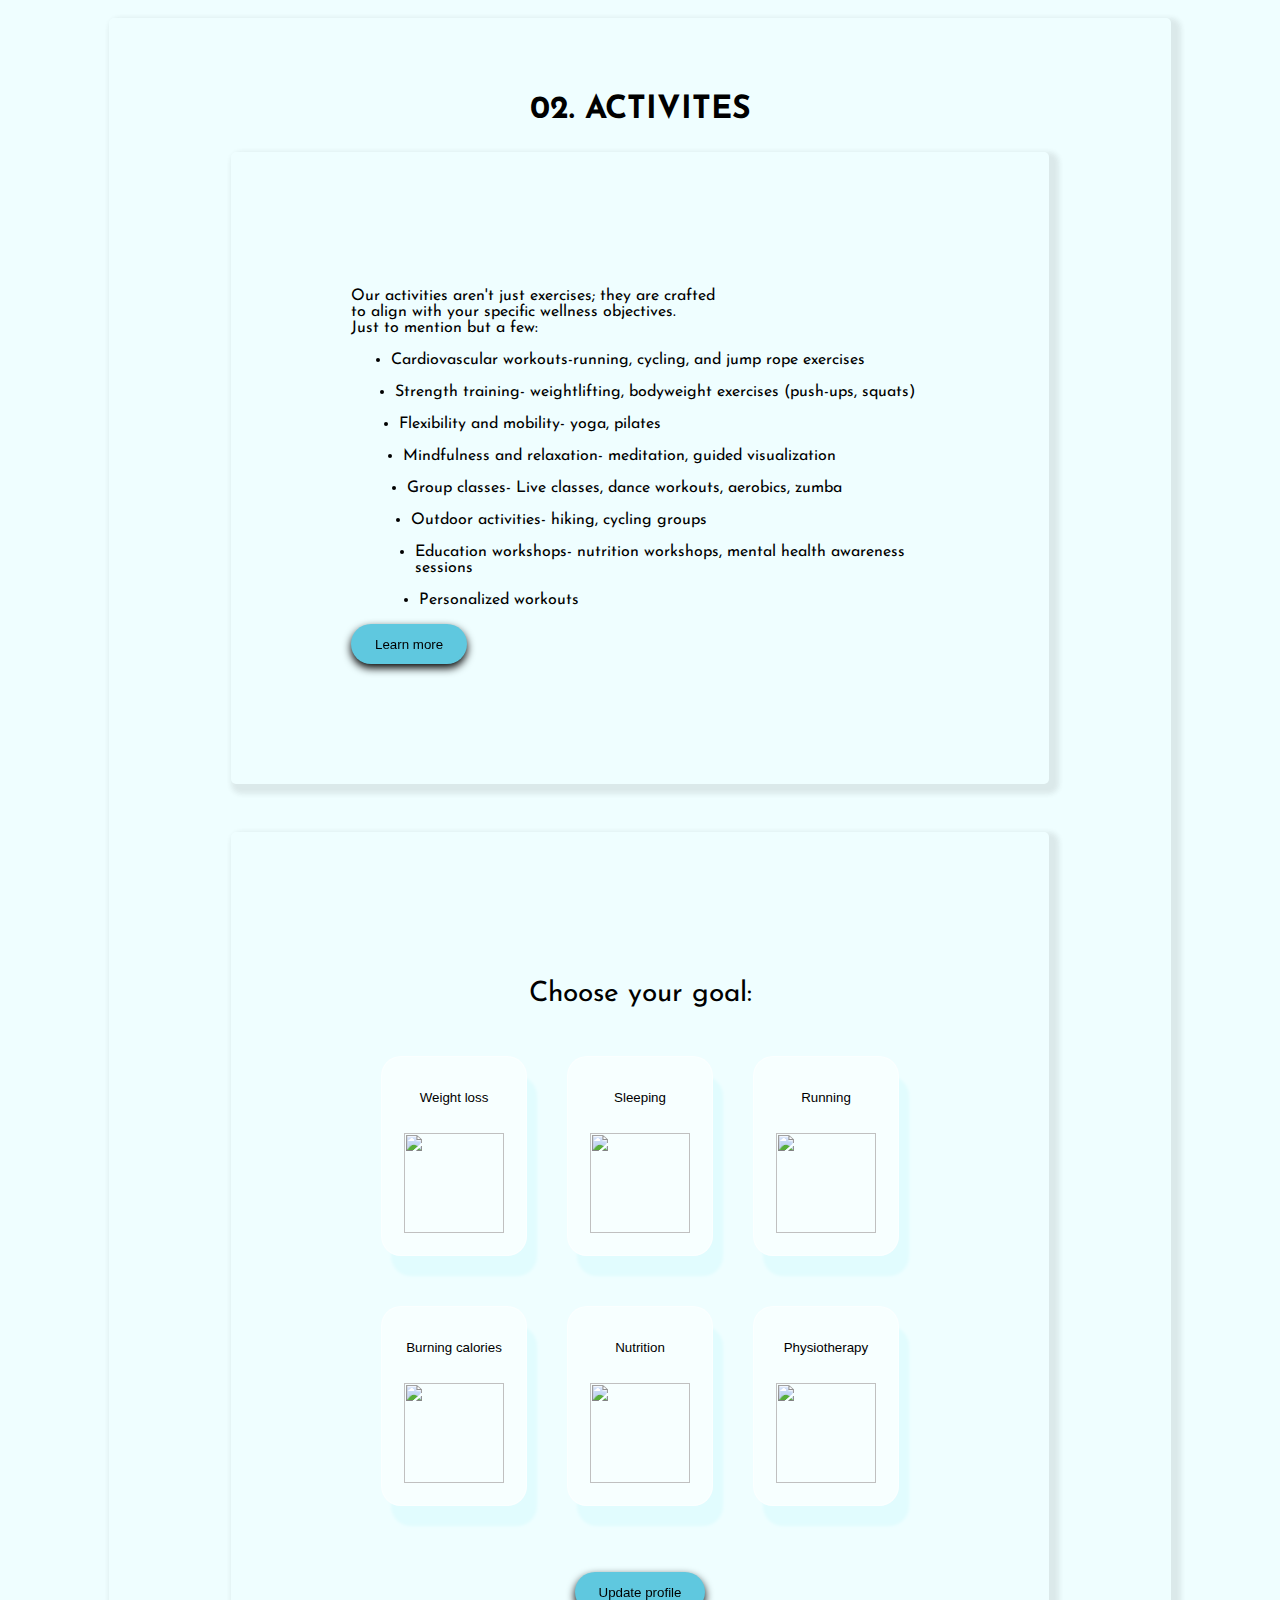
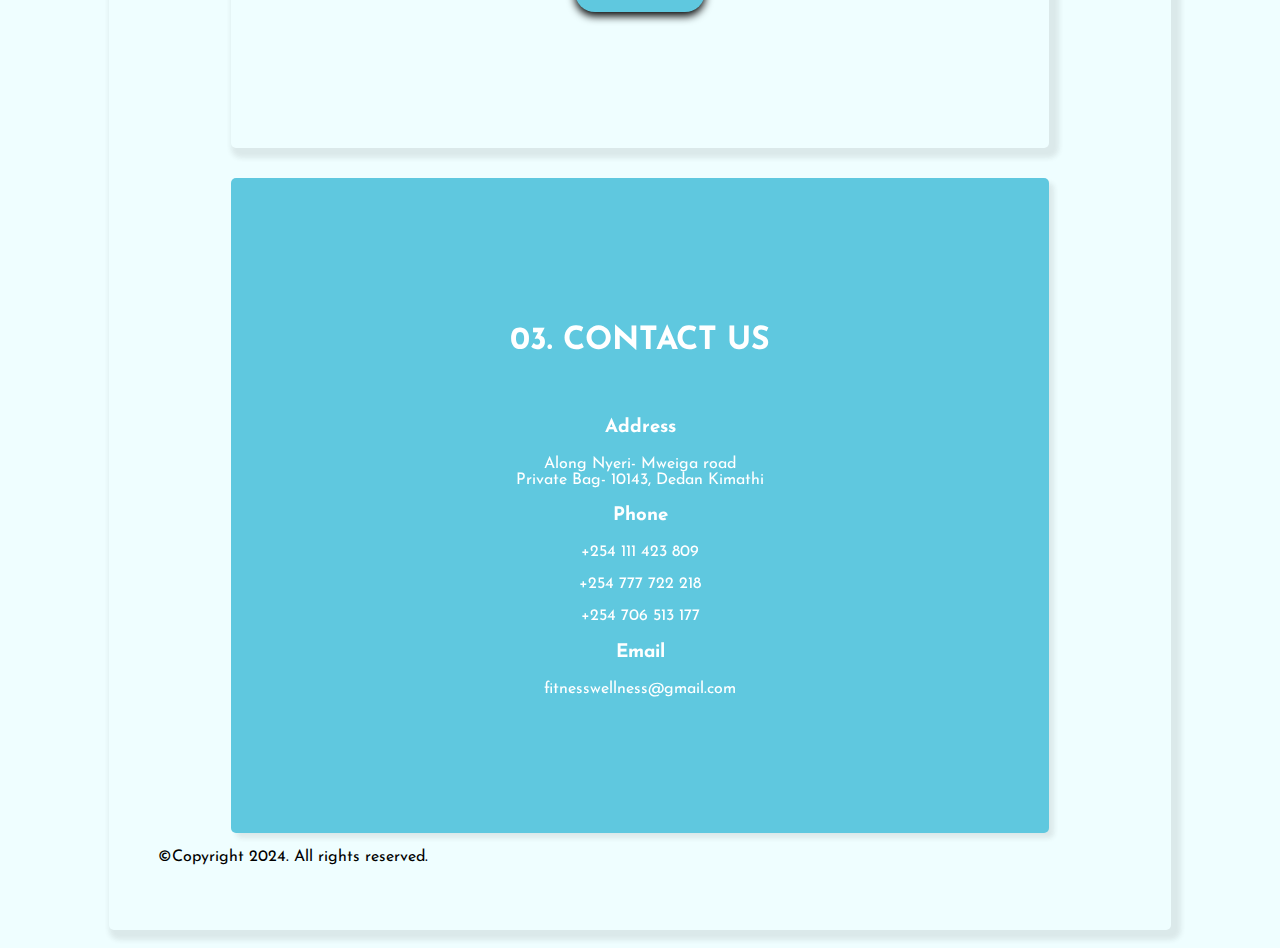
==== account.html @ 80b087b4 "be well be fit" ====
<!DOCTYPE html>
<html lang="en">
<head>
    <meta charset="UTF-8">
    <meta name="viewport" content="width=device-width, initial-scale=1.0">
    <title>Activities</title>
    <link rel="stylesheet" href="activity.css">
  <link href="https://fonts.googleapis.com/css?family=Josefin+Sans&display=swap" rel="stylesheet" />
  <style>
    .myImage{
        
        border-radius: 5px;
    }

    a{
        text-decoration: none;
        color:#FFFFFF;
    }
    .rec:hover,
    .rec1:hover,
    .rec2:hover,
    .rec3:hover,
    .rec4:hover,
    .rec5:hover{
       background-color: #5FC8DF;
    }
    .rec:focus,
    .rec1:focus,
    .rec2:focus,
    .rec3:focus,
    .rec4:focus,
    .rec5:focus{
        background-color:#5FC8DF;
    }
   
  </style>
</head>
<body>
    <div class="my-page">
        <h2>02. ACTIVITES</h2>
    <div class="second-page">
        
        <div class="activity">
        <p>Our activities aren't just exercises; they are crafted<br>
           to align with your specific wellness objectives.<br>
           Just to mention but a few:<br>
           <ul>
            <li>Cardiovascular workouts-running, cycling, and jump rope exercises</li>
            &nbsp;<li style="margin-left:4px">Strength training- weightlifting, bodyweight exercises (push-ups, squats)</li>
            &nbsp;<li style="margin-left:8px">Flexibility and mobility- yoga, pilates</li>
            &nbsp;<li style="margin-left:12px">Mindfulness and relaxation- meditation, guided visualization</li>
            &nbsp;<li style="margin-left:16px">Group classes- Live classes, dance workouts, aerobics, zumba</li>
            &nbsp;<li style="margin-left:20px">Outdoor activities- hiking, cycling groups</li>
            &nbsp;<li style="margin-left:24px">Education workshops- nutrition workshops, mental health awareness sessions</li>
            &nbsp;<li style="margin-left:28px">Personalized workouts</li>
           </ul>
            </p>
            <button id="mybtn">Learn more</button>
        </div>
            
    
</div>
            <br><br><br>
            <div class="goalsChoosing">
                <p style="font-size: 28px; text-align: center; font-weight: semi-bold;">Choose your goal:</p>
                
                <div class="goals">
                <div class="top-row">
                 <button class="rec">
                    <p>Weight loss</p><br>
                    <img src="https://images.unsplash.com/photo-1634463278803-f9f71890e67d?q=80&w=2070&auto=format&fit=crop&ixlib=rb-4.0.3&ixid=M3wxMjA3fDB8MHxwaG90by1wYWdlfHx8fGVufDB8fHx8fA%3D%3D" width="100px" height="100px"/>
                 </button>
                 <button class="rec1">
                    <p>Sleeping</p><br>
                    <img src="https://images.unsplash.com/photo-1520206183501-b80df61043c2?q=80&w=2071&auto=format&fit=crop&ixlib=rb-4.0.3&ixid=M3wxMjA3fDB8MHxwaG90by1wYWdlfHx8fGVufDB8fHx8fA%3D%3D" width="100px" height="100px">
                 </button>
                 <button class="rec2">
                    <p>Running</p><br>
                    <img src="https://images.unsplash.com/photo-1590646299178-1b26ab821e34?q=80&w=2013&auto=format&fit=crop&ixlib=rb-4.0.3&ixid=M3wxMjA3fDB8MHxwaG90by1wYWdlfHx8fGVufDB8fHx8fA%3D%3D" width="100px" height="100px">
                 </button>
                 </div>
                 <div class="bottom-row">
                 <button class="rec3">
                    <p>Burning calories</p><br>
                    <img src="https://images.unsplash.com/photo-1629121958394-3be95d8c057c?q=80&w=1964&auto=format&fit=crop&ixlib=rb-4.0.3&ixid=M3wxMjA3fDB8MHxwaG90by1wYWdlfHx8fGVufDB8fHx8fA%3D%3D" width="100px" height="100px"/>
                 </button>
                 <button class="rec4">
                    <p>Nutrition</p><br>
                    <img src="https://images.unsplash.com/photo-1512621776951-a57141f2eefd?q=80&w=2070&auto=format&fit=crop&ixlib=rb-4.0.3&ixid=M3wxMjA3fDB8MHxwaG90by1wYWdlfHx8fGVufDB8fHx8fA%3D%3D" width="100px" height="100px"/>
                 </button>
                 <button class="rec5">
                    <p>Physiotherapy</p><br>
                    <img src="https://images.unsplash.com/photo-1586401100295-7a8096fd231a?q=80&w=1974&auto=format&fit=crop&ixlib=rb-4.0.3&ixid=M3wxMjA3fDB8MHxwaG90by1wYWdlfHx8fGVufDB8fHx8fA%3D%3D" width="100px" height="100px"/>
                 </button>
                 </div>
                </div> <br>
                <button class="update">Update profile</button><br><br>
            </div>
                <div class="contact-section" id="contact">
                    <h2>03. CONTACT US</h2>
                <br>
                
                    
                    <h3>Address</h3>
                    <p >Along Nyeri- Mweiga road<br>
                    Private Bag- 10143, Dedan Kimathi</p>
                    <h3>Phone</h3>
                    <p><a href="tel:+254111423809">+254 111 423 809</a></p>
                    <p><a href="tel:+254777722218">+254 777 722 218</a></p>
                    <p><a href="tel:+254706513177">+254 706 513 177</a></p>
                    <h3>Email</h3>
                    <p><a href="mailto:fitnesswellness@gmail.com">fitnesswellness@gmail.com</a></p>
                
                
                
                </div>
                <p>&copy;Copyright 2024. All rights reserved.</p>
                </div>
</body>   
</html>
---- activity.css ----
body{
    background-color: #EFFEFF;
    font-family: Josefin sans;
    padding: 10px 30px;
}
.my-page{
    width: 80%;
    margin: 0 auto;
    background-color: #EFFEFF;
    outline: #E1FCFE;
    box-shadow:5px 5px 5px 5px rgba(46, 46, 46, 0.1);
    border-radius: 5px;
    padding: 49px;
}
h2{
    font-weight: bold;
    font-size: 32px;
    text-align:center;
}
#mybtn{
    background-color: #5FC8DF; 
    box-shadow: #E1FCFE; 
    border-radius: 20px;
    height: 40px;
    width: auto;
    padding-left: 24px; 
    padding-right: 24px;
    padding-top: 12px;
    padding-bottom: 12px; 
    border-style: hidden;
    outline:none ;
    filter:drop-shadow(0px 4px 4px rgba(0.883802056312561,0.9891114830970764,0.9958333373069763,1));
    cursor: pointer;
}
.activity{
    width: 60%;
    margin:0 auto;
    background-color: #EFFEFF;
    outline: #E1FCFE;
    box-shadow:5px 5px 5px 5px rgba(46, 46, 46, 0.1);
    border-radius: 5px;
    padding:120px;                                      
    text-align: left;
   
}

.top-row, .bottom-row{
    display: flex;
    justify-content: space-around;
    margin: 10px;
}
.rec {
    width: 200px;
    height: 200px;
    margin: 20px;
    background-color: rgba(255, 255, 255, 0.5);
    border-color:rgba(255, 255, 255, 0.5);
    border-style: solid;
    border-width: 1px;
    box-shadow:10px 20px 3px#E1FCFE ;
    border-radius:20px;
    justify-content: center;
    align-items: center;
    cursor: pointer;
}

.rec1{
    width: 200px;
    height: 200px;
    margin: 20px;
    background-color: rgba(255, 255, 255, 0.5);
    border-color:rgba(255, 255, 255, 0.5);
    border-style: solid;
    border-width: 1px;
    box-shadow:10px 20px 3px#E1FCFE ;
    border-radius:20px;
    justify-content: center;
    align-items: center;
    cursor: pointer;
}
.rec2{
    width: 200px;
    height: 200px;
    margin: 20px;
    background-color: rgba(255, 255, 255, 0.5);
    border-color:rgba(255, 255, 255, 0.5);
    border-style: solid;
    border-width: 1px;
    box-shadow:10px 20px 3px#E1FCFE ;
    border-radius:20px;
    justify-content: center;
    align-items: center;
    cursor: pointer;
}
.rec3{
    width: 200px;
    height: 200px;
    margin: 20px;
    background-color: rgba(255, 255, 255, 0.5);
    border-color:rgba(255, 255, 255, 0.5);
    border-style: solid;
    border-width: 1px;
    box-shadow:10px 20px 3px#E1FCFE ;
    border-radius:20px;
    justify-content: center;
    align-items: center;
    cursor: pointer;
}
.rec4{
    width: 200px;
    height: 200px;
    margin: 20px;
    background-color: rgba(255, 255, 255, 0.5);
    border-color:rgba(255, 255, 255, 0.5);
    border-style: solid;
    border-width: 1px;
    box-shadow:10px 20px 3px#E1FCFE ;
    border-radius:20px;
    justify-content: center;
    align-items: center;
    cursor: pointer;
}
.rec5{
    width: 200px;
    height: 200px;
    margin: 20px;
    background-color: rgba(255, 255, 255, 0.5);
    border-color:rgba(255, 255, 255, 0.5);
    border-style: solid;
    border-width: 1px;
    box-shadow:10px 20px 3px#E1FCFE ;
    border-radius:20px;
    justify-content: center;
    align-items: center;
    cursor: pointer;
}
.goalsChoosing{
    width: 60%;
    margin:0 auto;
    background-color: #EFFEFF;
    outline: #E1FCFE;
    box-shadow:5px 5px 5px 5px rgba(46, 46, 46, 0.1);
    border-radius: 5px;
    padding-top: 20px;
    padding: 120px;
    align-items: center;
    text-align:center;
    margin-bottom: 30px;
}
.update{
    background-color: #5FC8DF; 
    box-shadow: #E1FCFE; 
    border-radius: 20px;
    height: 40px;
    width: auto;
    margin-top: 20px;
    padding-left: 24px; 
    padding-right: 24px;
    padding-top: 12px;
    padding-bottom: 12px; 
    border: none;
    outline:none ;
    filter:drop-shadow(0px 4px 4px rgba(0.883802056312561,0.9891114830970764,0.9958333373069763,1));
    cursor: pointer;
}

.contact-section{
    width: 60%;
    margin: 0 auto;
    background-color:#5FC8DF;
    border-color: #E1FCFE;
    box-shadow:5px 5px 5px rgba(46, 46, 46, 0.1);
    backdrop-filter: blur(10px);
    border-radius: 5px;
    padding: 120px;
    text-align: center;
    color:#FFFFFF;
}
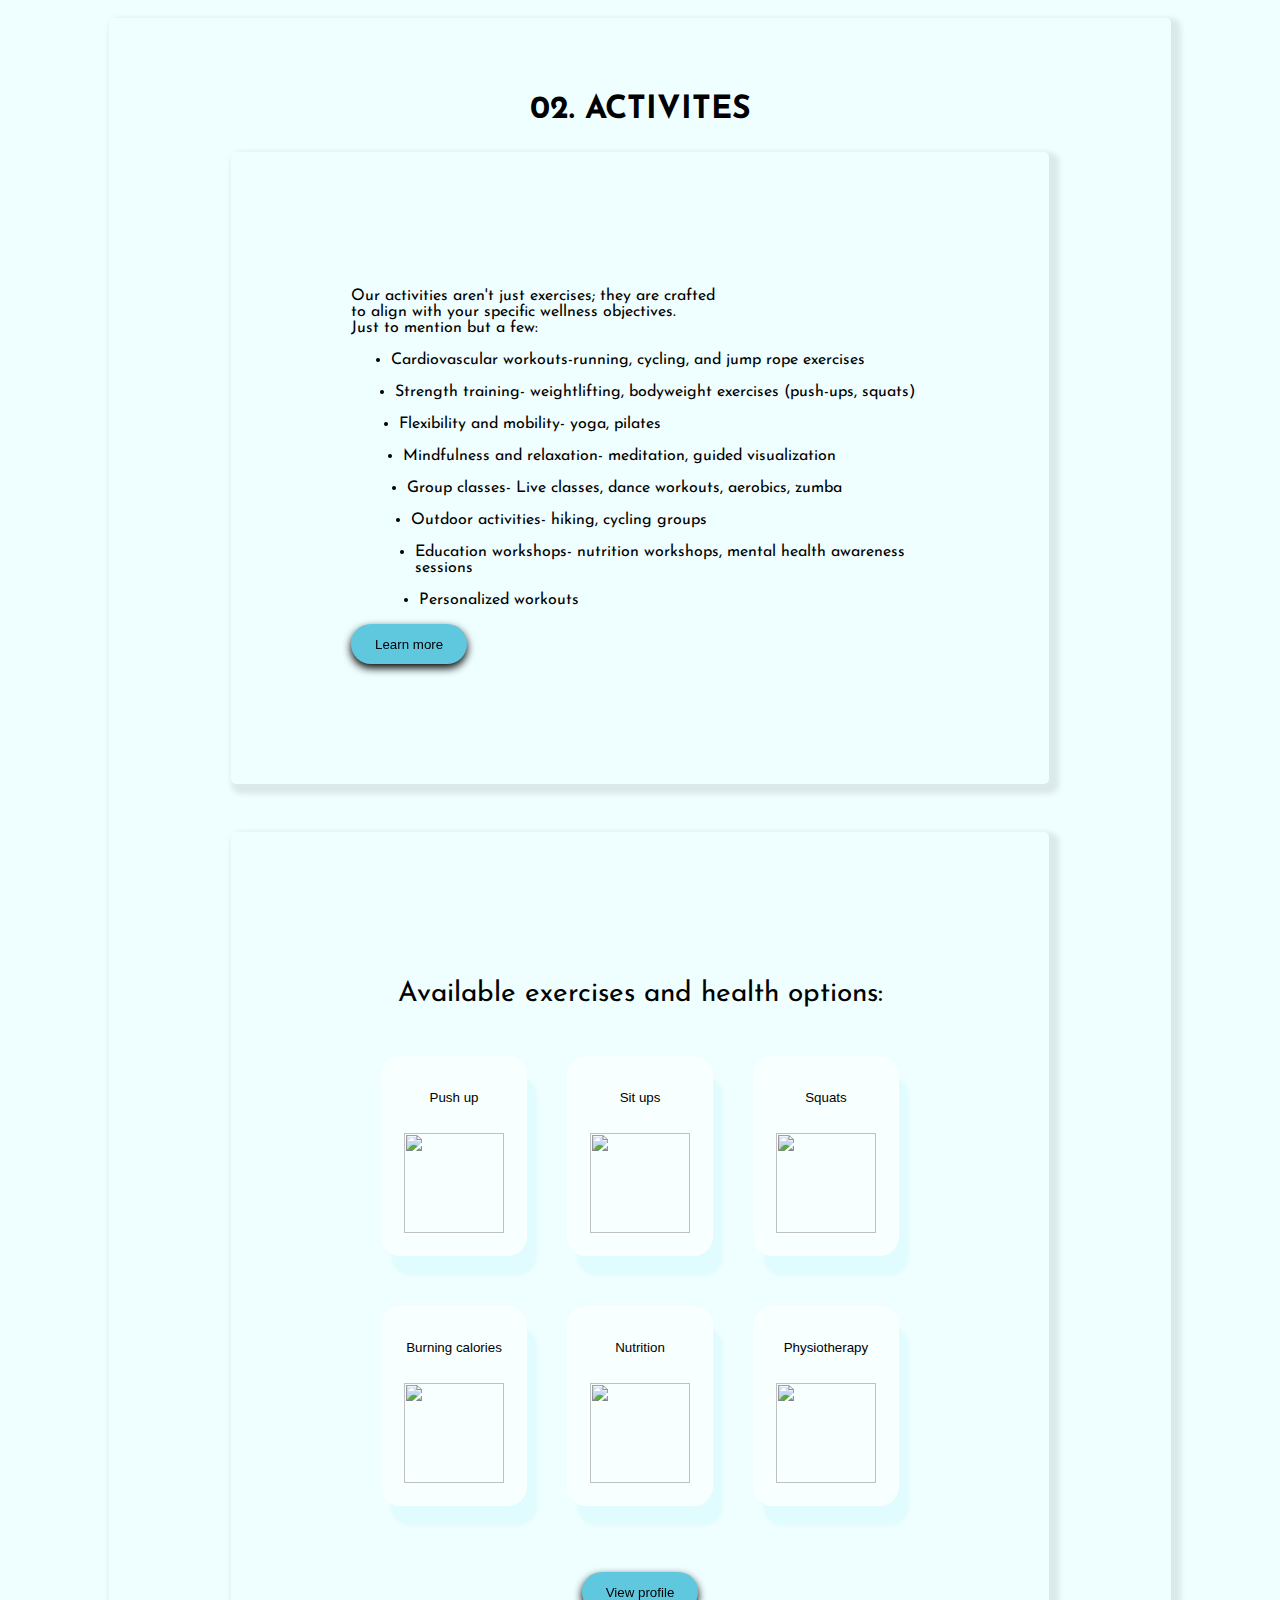
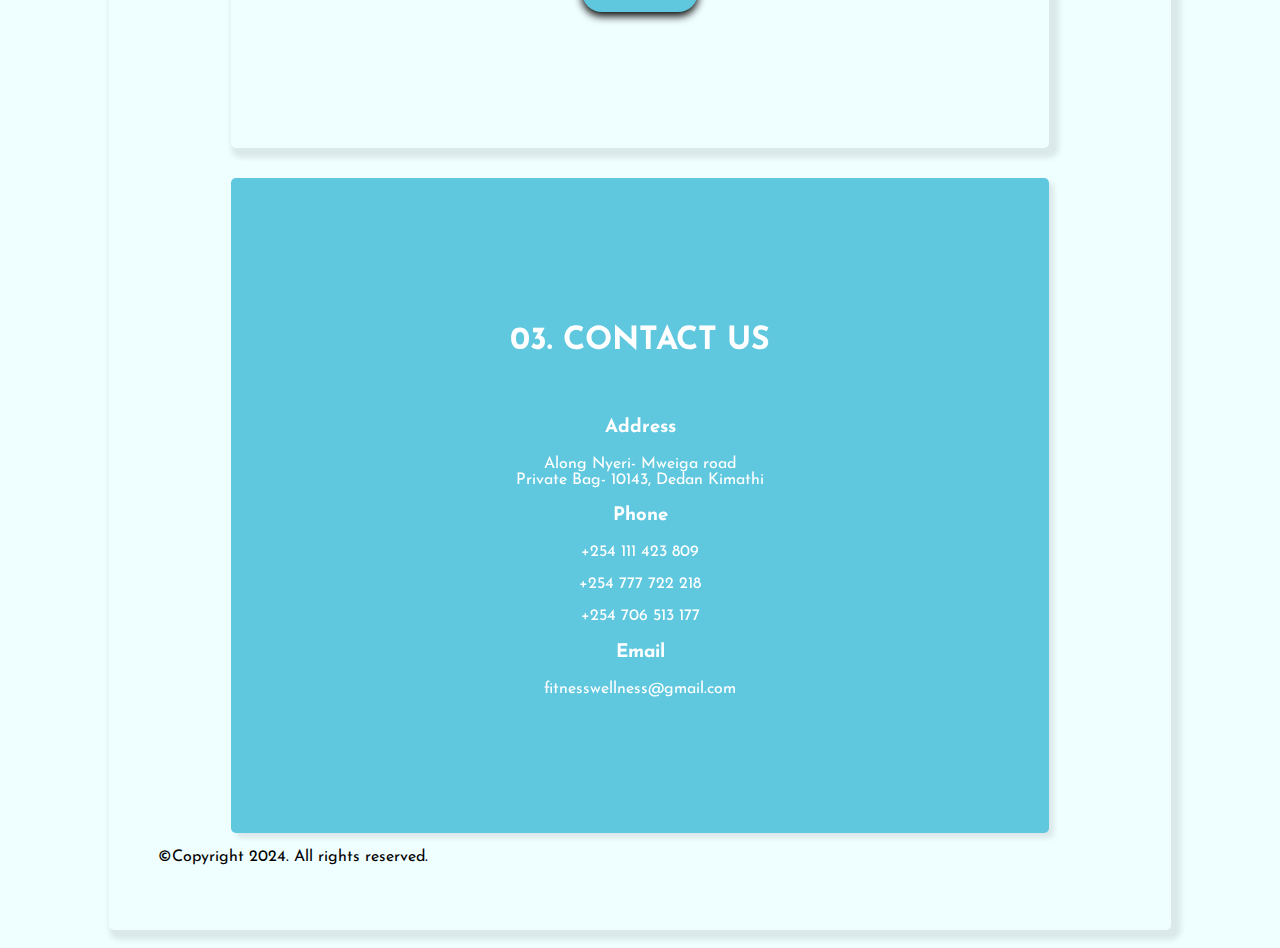
==== commit 4da9575e: "new features" ====
--- a/account.html
+++ b/account.html
@@ -5,6 +5,7 @@
     <meta name="viewport" content="width=device-width, initial-scale=1.0">
     <title>Activities</title>
     <link rel="stylesheet" href="activity.css">
+    <link rel="icon"  href="/images/logo.png" type="image/png">
   <link href="https://fonts.googleapis.com/css?family=Josefin+Sans&display=swap" rel="stylesheet" />
   <style>
     .myImage{
@@ -57,26 +58,31 @@
             </p>
             <button id="mybtn">Learn more</button>
         </div>
-            
-    
+        <script>
+           
+            const myButton = document.getElementById('mybtn');
+myButton.addEventListener('click', () => {
+    window.location.href =  'https://en.wikipedia.org/wiki/Physical_fitness'
+});
+        </script>
 </div>
             <br><br><br>
             <div class="goalsChoosing">
-                <p style="font-size: 28px; text-align: center; font-weight: semi-bold;">Choose your goal:</p>
+                <p style="font-size: 28px; text-align: center; font-weight: semi-bold;">Available exercises and health options:</p>
                 
                 <div class="goals">
                 <div class="top-row">
                  <button class="rec">
-                    <p>Weight loss</p><br>
-                    <img src="https://images.unsplash.com/photo-1634463278803-f9f71890e67d?q=80&w=2070&auto=format&fit=crop&ixlib=rb-4.0.3&ixid=M3wxMjA3fDB8MHxwaG90by1wYWdlfHx8fGVufDB8fHx8fA%3D%3D" width="100px" height="100px"/>
+                    <p>Push up</p><br>
+                    <img src="https://plus.unsplash.com/premium_photo-1673210887568-fb93b383dfea?q=80&w=1974&auto=format&fit=crop&ixlib=rb-4.0.3&ixid=M3wxMjA3fDB8MHxwaG90by1wYWdlfHx8fGVufDB8fHx8fA%3D%3D" width="100px" height="100px"/>
                  </button>
                  <button class="rec1">
-                    <p>Sleeping</p><br>
-                    <img src="https://images.unsplash.com/photo-1520206183501-b80df61043c2?q=80&w=2071&auto=format&fit=crop&ixlib=rb-4.0.3&ixid=M3wxMjA3fDB8MHxwaG90by1wYWdlfHx8fGVufDB8fHx8fA%3D%3D" width="100px" height="100px">
+                    <p>Sit ups</p><br>
+                    <img src="https://plus.unsplash.com/premium_photo-1661353218808-619b07988c7f?q=80&w=2109&auto=format&fit=crop&ixlib=rb-4.0.3&ixid=M3wxMjA3fDB8MHxwaG90by1wYWdlfHx8fGVufDB8fHx8fA%3D%3D" width="100px" height="100px">
                  </button>
                  <button class="rec2">
-                    <p>Running</p><br>
-                    <img src="https://images.unsplash.com/photo-1590646299178-1b26ab821e34?q=80&w=2013&auto=format&fit=crop&ixlib=rb-4.0.3&ixid=M3wxMjA3fDB8MHxwaG90by1wYWdlfHx8fGVufDB8fHx8fA%3D%3D" width="100px" height="100px">
+                    <p>Squats</p><br>
+                    <img src="https://images.unsplash.com/photo-1536922246289-88c42f957773?q=80&w=2104&auto=format&fit=crop&ixlib=rb-4.0.3&ixid=M3wxMjA3fDB8MHxwaG90by1wYWdlfHx8fGVufDB8fHx8fA%3D%3D" width="100px" height="100px">
                  </button>
                  </div>
                  <div class="bottom-row">
@@ -94,7 +100,14 @@
                  </button>
                  </div>
                 </div> <br>
-                <button class="update">Update profile</button><br><br>
+              
+                <button class="update" id="up">View profile</button><br><br>
+                <script>
+                      const upButton = document.getElementById('up');
+      upButton.addEventListener('click', () => {
+    window.location.href =  'user.html'
+});
+                </script>
             </div>
                 <div class="contact-section" id="contact">
                     <h2>03. CONTACT US</h2>
@@ -116,5 +129,38 @@
                 </div>
                 <p>&copy;Copyright 2024. All rights reserved.</p>
                 </div>
+           
+
+<script>
+  const firstButton = document.getElementsByClassName('rec')[0];
+      firstButton.addEventListener('click', () => {
+    window.location.href =  'https://www.verywellfit.com/the-push-up-exercise-3120574';
+      });
+
+      const secondButton = document.getElementsByClassName('rec1')[0];
+      secondButton.addEventListener('click', () => {
+    window.location.href =  'https://youtu.be/pCX65Mtc_Kk?si=q6WTHf29Z7phYuAx';
+});  
+
+const thirdButton = document.getElementsByClassName('rec2')[0];
+      thirdButton.addEventListener('click', () => {
+    window.location.href =  'https://www.realsimple.com/health/fitness-exercise/workouts/squat-form';
+});  
+ 
+const fourthButton = document.getElementsByClassName('rec3')[0];
+      fourthButton.addEventListener('click', () => {
+    window.location.href =  'workout.html';
+});  
+
+const fifthButton = document.getElementsByClassName('rec4')[0];
+      fifthButton.addEventListener('click', () => {
+    window.location.href =  'https://www.britannica.com/science/human-nutrition';
+});  
+
+     const lastButton = document.getElementsByClassName('rec5')[0];
+      lastButton.addEventListener('click', () => {
+    window.location.href =  'https://en.wikipedia.org/wiki/Physical_therapy';
+});  
+</script>          
 </body>   
 </html> 